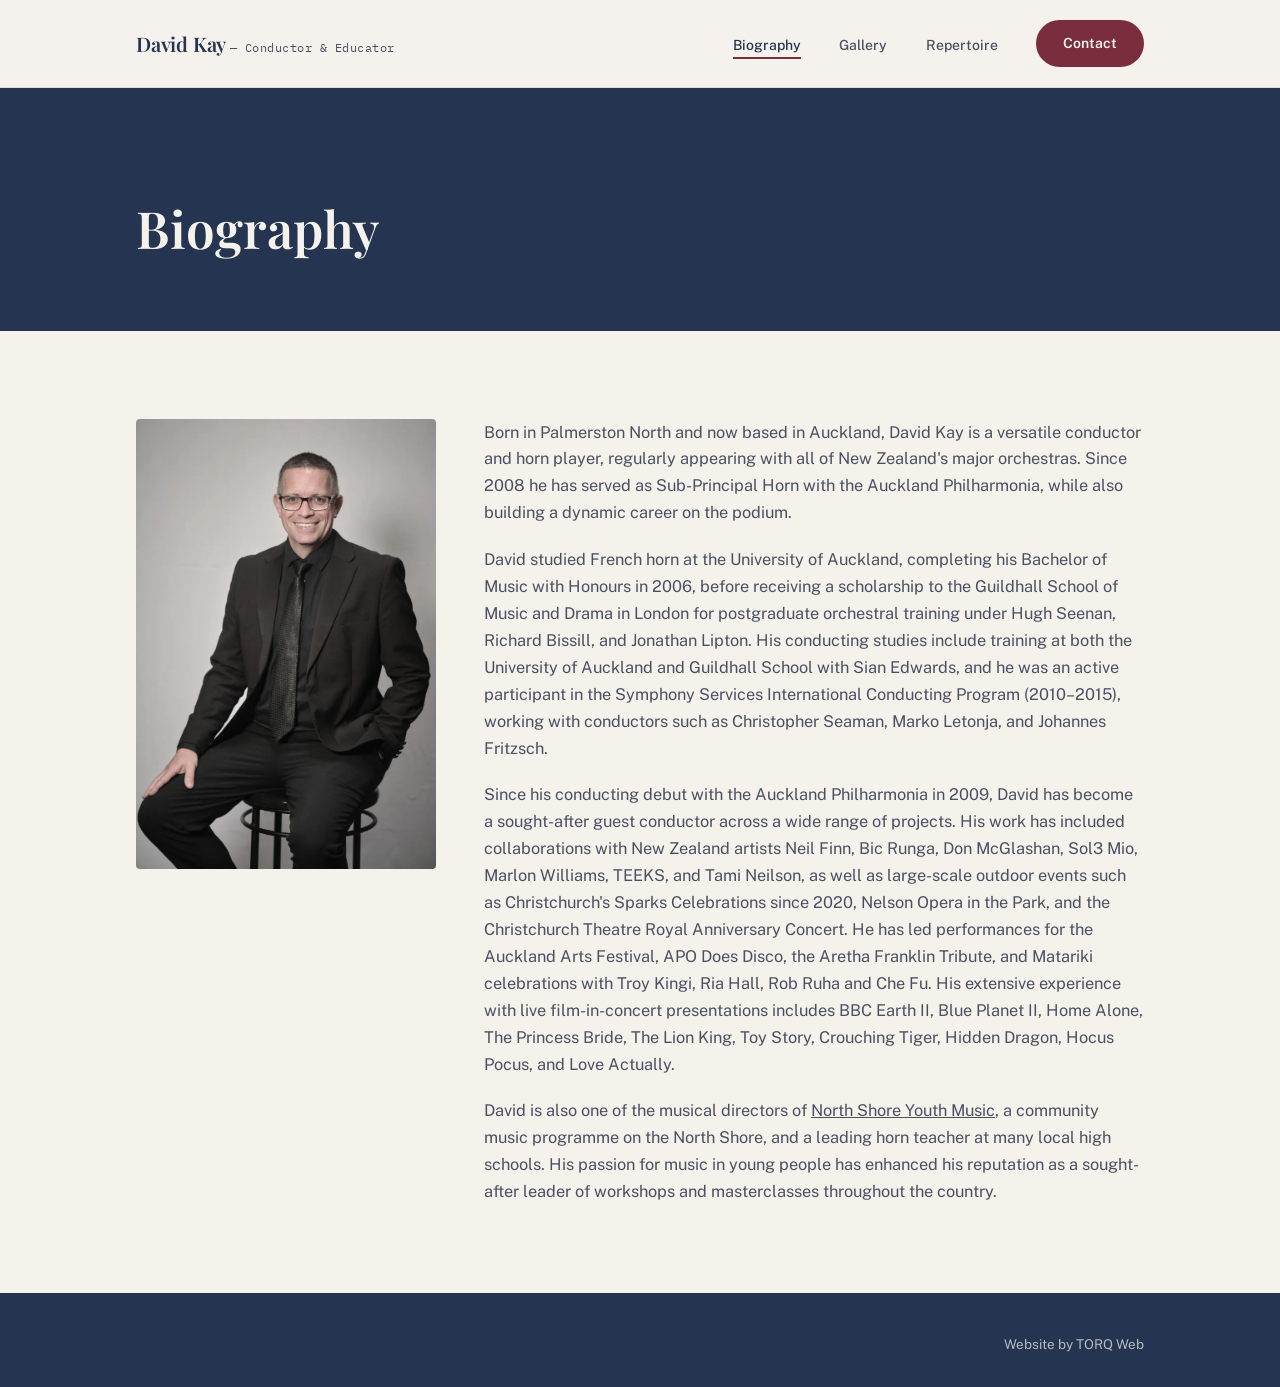
==== about.html @ 9f480bb6 "Replace gold accent with concert burgundy to avoid palette overlap The original davidkay.nz was pure" ====
<!DOCTYPE html>
<html lang="en">
<head>
<meta charset="UTF-8">
<meta name="viewport" content="width=device-width, initial-scale=1">
<title>Biography — David Kay</title>
<meta name="description" content="Discover the versatile career of David Kay, a conductor, musician, and educator in Auckland, featuring collaborations, performances, and community initiatives.">
<link rel="preconnect" href="https://fonts.googleapis.com">
<link rel="preconnect" href="https://fonts.gstatic.com" crossorigin>
<link rel="stylesheet" href="https://fonts.googleapis.com/css2?family=Playfair+Display:ital,wght@0,600;1,500&family=Public+Sans:wght@400;500;600&family=IBM+Plex+Mono:wght@400&display=swap">
<link rel="stylesheet" href="styles.css">
</head>
<body>

<header class="site-header">
  <nav class="nav">
    <a href="index.html" class="brand">David Kay <span class="brand-sub">&mdash; Conductor &amp; Educator</span></a>
    <button class="nav-toggle" aria-label="Toggle menu" aria-expanded="false">
      <span></span><span></span><span></span>
    </button>
    <ul class="nav-links">
      <li><a href="about.html" aria-current="page">Biography</a></li>
      <li><a href="media.html">Gallery</a></li>
      <li><a href="repertoire.html">Repertoire</a></li>
      <li><a href="contact.html" class="btn btn-accent">Contact</a></li>
    </ul>
  </nav>
</header>

<main>
<div class="page-hero" style="background-color:var(--ink);">
  <div class="wrap">
    <h1>Biography</h1>
  </div>
</div>

<section>
  <div class="wrap">
    <div class="bio-grid">
      <img src="images/bio-headshot.webp" alt="David Kay">
      <div class="prose desc-edit" id="bio-text">
        <p>Born in Palmerston North and now based in Auckland, David Kay is a versatile conductor and horn player, regularly appearing with all of New Zealand's major orchestras. Since 2008 he has served as Sub-Principal Horn with the Auckland Philharmonia, while also building a dynamic career on the podium.</p>
        <p>David studied French horn at the University of Auckland, completing his Bachelor of Music with Honours in 2006, before receiving a scholarship to the Guildhall School of Music and Drama in London for postgraduate orchestral training under Hugh Seenan, Richard Bissill, and Jonathan Lipton. His conducting studies include training at both the University of Auckland and Guildhall School with Sian Edwards, and he was an active participant in the Symphony Services International Conducting Program (2010&ndash;2015), working with conductors such as Christopher Seaman, Marko Letonja, and Johannes Fritzsch.</p>
        <p>Since his conducting debut with the Auckland Philharmonia in 2009, David has become a sought-after guest conductor across a wide range of projects. His work has included collaborations with New Zealand artists Neil Finn, Bic Runga, Don McGlashan, Sol3 Mio, Marlon Williams, TEEKS, and Tami Neilson, as well as large-scale outdoor events such as Christchurch's Sparks Celebrations since 2020, Nelson Opera in the Park, and the Christchurch Theatre Royal Anniversary Concert. He has led performances for the Auckland Arts Festival, APO Does Disco, the Aretha Franklin Tribute, and Matariki celebrations with Troy Kingi, Ria Hall, Rob Ruha and Che Fu. His extensive experience with live film-in-concert presentations includes BBC Earth II, Blue Planet II, Home Alone, The Princess Bride, The Lion King, Toy Story, Crouching Tiger, Hidden Dragon, Hocus Pocus, and Love Actually.</p>
        <p>David is also one of the musical directors of <a href="https://www.nsym.org.nz">North Shore Youth Music</a>, a community music programme on the North Shore, and a leading horn teacher at many local high schools. His passion for music in young people has enhanced his reputation as a sought-after leader of workshops and masterclasses throughout the country.</p>
      </div>
    </div>
  </div>
</section>
</main>

<footer class="site-footer">
  <div class="wrap footer-row">
    <span>Website by <a href="https://torqweb.nz">TORQ Web</a></span>
  </div>
</footer>

<script src="script.js"></script>
</body>
</html>
---- styles.css ----
:root {
  --ink: #253551;
  --ink-soft: #4A5062;
  --cream: #F5F2EC;
  --accent: #7A2E3D;
  --line: rgba(37, 53, 81, 0.13);
  --line-on-ink: rgba(245, 242, 236, 0.2);

  --display: 'Playfair Display', Georgia, serif;
  --body: 'Public Sans', -apple-system, sans-serif;
  --mono: 'IBM Plex Mono', ui-monospace, monospace;

  --max: 1120px;
}

* { box-sizing: border-box; }
html { scroll-behavior: smooth; }
@media (prefers-reduced-motion: reduce) {
  html { scroll-behavior: auto; }
  * { animation-duration: 0.01ms !important; transition-duration: 0.01ms !important; }
}

body {
  margin: 0;
  background: var(--cream);
  color: var(--ink);
  font-family: var(--body);
  font-size: 17px;
  line-height: 1.65;
  -webkit-font-smoothing: antialiased;
}
a { color: inherit; }
img { max-width: 100%; display: block; }

.wrap { max-width: var(--max); margin: 0 auto; padding: 0 clamp(20px, 5vw, 56px); }

/* Header / nav */
.site-header {
  position: sticky; top: 0; z-index: 20;
  background: rgba(245,242,236,0.93);
  backdrop-filter: blur(8px);
  border-bottom: 1px solid var(--line);
}
.nav {
  display: flex; align-items: center; justify-content: space-between;
  padding: 20px clamp(20px, 5vw, 56px);
  max-width: var(--max); margin: 0 auto;
}
.brand {
  font-family: var(--display); font-weight: 600; font-size: 20px;
  text-decoration: none; letter-spacing: -0.01em; color: var(--ink);
}
.brand-sub {
  font-family: var(--mono); font-weight: 400; font-size: 12px;
  letter-spacing: 0.04em; color: var(--ink-soft);
}
.nav-links { display: flex; gap: clamp(20px, 3vw, 40px); list-style: none; margin: 0; padding: 0; align-items: center; }
.nav-links a:not(.btn) {
  text-decoration: none; font-size: 14px; font-weight: 500; color: var(--ink-soft);
  position: relative; padding: 4px 0;
}
.nav-links a:hover, .nav-links a[aria-current="page"] { color: var(--ink); }
.nav-links a[aria-current="page"]::after {
  content: ""; position: absolute; left: 0; right: 0; bottom: -2px; height: 2px; background: var(--accent);
}
.btn {
  font-family: var(--body); font-weight: 600; font-size: 14px; text-decoration: none;
  padding: 11px 26px; border-radius: 999px; border: 1px solid transparent;
  display: inline-block; transition: transform 0.15s ease, box-shadow 0.15s ease;
}
.btn-accent { background: var(--accent); color: var(--cream); }
.btn-accent:hover { transform: translateY(-1px); box-shadow: 0 6px 16px rgba(122,46,61,0.35); }
.btn-outline { border-color: var(--line-on-ink); color: var(--cream); }
.btn-outline:hover { background: rgba(245,242,236,0.08); }

.nav-toggle { display: none; background: none; border: none; cursor: pointer; padding: 6px; }
.nav-toggle span { display: block; width: 22px; height: 2px; background: var(--ink); margin: 5px 0; }
@media (max-width: 780px) {
  .nav-toggle { display: block; }
  .nav-links {
    position: fixed; inset: 68px 0 auto 0; background: var(--cream);
    flex-direction: column; align-items: flex-start;
    padding: 20px clamp(20px, 5vw, 56px) 28px; border-bottom: 1px solid var(--line);
    display: none; gap: 18px;
  }
  .nav-links.open { display: flex; }
}

/* Hero */
.hero {
  background-color: var(--ink); background-size: cover; background-position: 75% 30%; background-repeat: no-repeat;
  color: var(--cream); position: relative;
  padding: clamp(64px, 11vw, 120px) 0 clamp(48px, 8vw, 84px);
}
.hero::before {
  content: ""; position: absolute; inset: 0;
  background: linear-gradient(100deg, rgba(37,53,81,0.95) 0%, rgba(37,53,81,0.85) 30%, rgba(37,53,81,0.35) 60%, rgba(37,53,81,0.05) 85%);
}
.hero .wrap { position: relative; z-index: 1; }
.hero h1 {
  font-family: var(--display); font-weight: 600; font-size: clamp(2.6rem, 6.4vw, 4.4rem);
  line-height: 1.05; letter-spacing: -0.01em; margin: 18px 0 0; max-width: 12ch;
}
.hero .role {
  font-family: var(--mono); font-size: 13px; letter-spacing: 0.1em; text-transform: uppercase;
  color: rgba(245,242,236,0.7); margin: 14px 0 0;
}
.quote {
  font-family: var(--display); font-style: italic; font-weight: 500; font-size: clamp(1.05rem, 2vw, 1.3rem);
  line-height: 1.5; max-width: 40ch; color: rgba(245,242,236,0.92); margin: 32px 0 0;
  border-left: 2px solid var(--accent); padding-left: 20px;
}
.quote cite {
  display: block; font-family: var(--mono); font-style: normal; font-size: 11.5px;
  letter-spacing: 0.08em; text-transform: uppercase; color: rgba(245,242,236,0.6); margin-top: 10px;
}
.hero-actions { display: flex; gap: 14px; flex-wrap: wrap; margin-top: 34px; }

/* Page hero (inner pages) */
.page-hero {
  background-color: var(--ink); background-size: cover; background-position: center 22%; background-repeat: no-repeat;
  color: var(--cream); padding: clamp(48px, 9vw, 84px) 0 clamp(40px, 6vw, 60px); position: relative;
}
.page-hero::before {
  content: ""; position: absolute; inset: 0;
  background: linear-gradient(115deg, rgba(37,53,81,0.85) 0%, rgba(37,53,81,0.55) 45%, rgba(37,53,81,0.2) 72%), linear-gradient(180deg, rgba(37,53,81,0.5), rgba(37,53,81,0.88) 78%, var(--ink) 100%);
}
.page-hero .wrap { position: relative; z-index: 1; }
.page-hero h1 { font-family: var(--display); font-weight: 600; font-size: clamp(2.2rem, 5.4vw, 3.2rem); margin: 14px 0 0; }
.page-hero p { color: rgba(245,242,236,0.82); max-width: 56ch; margin-top: 16px; font-size: 1.05rem; }

/* Sections */
section { padding: clamp(52px, 8vw, 88px) 0; }
section + section { border-top: 1px solid var(--line); }
.section-tight-top { padding-top: clamp(28px, 4vw, 44px); }
.section-head { margin-bottom: 40px; max-width: 62ch; }
.section-head h2 {
  font-family: var(--display); font-weight: 600; font-size: clamp(1.7rem, 3.3vw, 2.4rem);
  margin: 14px 0 0; letter-spacing: -0.01em;
}
.section-head p { color: var(--ink-soft); margin-top: 12px; font-size: 1.05rem; }
.prose { max-width: 70ch; }
.prose p { margin: 0 0 20px; color: var(--ink-soft); font-size: 1.02rem; }
.prose p:last-child { margin-bottom: 0; }

/* Bio layout */
.bio-grid { display: grid; grid-template-columns: 300px 1fr; gap: 48px; align-items: start; }
@media (max-width: 780px) { .bio-grid { grid-template-columns: 1fr; } }
.bio-grid img { border-radius: 4px; width: 100%; }

/* Photo grid (Media page) */
.grid-photos { display: grid; grid-template-columns: repeat(3, 1fr); gap: 12px; }
.photo-tile {
  position: relative; display: block; overflow: hidden; border: 0; padding: 0; margin: 0;
  background: none; border-radius: 3px; cursor: pointer; width: 100%;
  opacity: 0; transform: translateY(28px); transition: opacity 0.6s ease, transform 0.6s ease, box-shadow 0.2s ease;
}
.photo-tile.is-visible { opacity: 1; transform: translateY(0); }
.photo-tile img { width: 100%; height: 260px; object-fit: cover; object-position: center 25%; border-radius: 3px; display: block; transition: transform 0.4s ease; }
.photo-tile:hover img, .photo-tile:focus-visible img { transform: scale(1.06); }
.photo-tile:focus-visible { outline: 2px solid var(--accent); outline-offset: 2px; }
@media (max-width: 860px) {
  .grid-photos { grid-template-columns: repeat(2, 1fr); }
  .photo-tile img { height: 200px; }
}
.photo-credit { font-family: var(--mono); font-size: 12px; color: var(--ink-soft); margin-top: 18px; }
.photo-credit a { text-decoration: underline; }

/* Lightbox (Media page) */
.lightbox {
  display: none;
  position: fixed; inset: 0; z-index: 1000;
  background: rgba(20, 26, 38, 0.94);
  align-items: center; justify-content: center;
  padding: 40px;
}
.lightbox.open { display: flex; flex-direction: column; }
.lightbox-img { max-width: 90vw; max-height: 78vh; width: auto; height: auto; object-fit: contain; border-radius: 3px; box-shadow: 0 20px 60px rgba(0,0,0,0.5); }
.lightbox-caption { color: var(--cream); font-family: var(--mono); font-size: 13px; text-align: center; margin: 16px 0 0; }
.lightbox-close, .lightbox-nav {
  position: absolute; background: none; border: 0; color: var(--cream);
  cursor: pointer; line-height: 1; transition: color 0.2s ease;
}
.lightbox-close:hover, .lightbox-nav:hover { color: var(--accent); }
.lightbox-close { top: 20px; right: 24px; font-size: 36px; }
.lightbox-nav { top: 50%; transform: translateY(-50%); font-size: 48px; padding: 8px 14px; }
.lightbox-prev { left: 8px; }
.lightbox-next { right: 8px; }
@media (max-width: 640px) {
  .lightbox { padding: 20px; }
  .lightbox-nav { font-size: 36px; }
  .lightbox-close { top: 10px; right: 14px; }
}

/* Repertoire */
.rep-grid { display: grid; grid-template-columns: repeat(auto-fit, minmax(260px, 1fr)); gap: 32px; }
.rep-card { background: #fff; border: 1px solid var(--line); border-radius: 6px; padding: 28px; }
.rep-card h2 {
  font-family: var(--display); font-weight: 600; font-size: 1.25rem; margin: 0 0 18px;
  padding-bottom: 14px; border-bottom: 1px solid var(--line);
}
.rep-year { margin-bottom: 14px; }
.rep-year:last-child { margin-bottom: 0; }
.rep-year .y {
  font-family: var(--mono); font-size: 12px; color: var(--accent); letter-spacing: 0.05em; display: block; margin-bottom: 4px;
}
.rep-year .items { font-size: 0.95rem; color: var(--ink-soft); line-height: 1.7; }

@media (min-width: 1024px) {
  .rep-grid { grid-template-columns: repeat(4, 1fr); gap: 20px; }
  .rep-card { padding: 20px; }
  .rep-card h2 { font-size: 1.05rem; margin-bottom: 14px; padding-bottom: 12px; }
  .rep-year { margin-bottom: 12px; }
  .rep-year .y { font-size: 11px; }
  .rep-year .items { font-size: 0.85rem; line-height: 1.55; }
}

/* Contact */
.btn-lg { padding: 15px 36px; font-size: 15px; margin-bottom: 8px; }
.detail-list { list-style: none; margin: 32px 0 0; padding: 0; }
.detail-list li { display: flex; gap: 14px; padding: 16px 0; border-top: 1px solid var(--line); font-size: 1.02rem; }
.detail-list li:last-child { border-bottom: 1px solid var(--line); }
.detail-list .k {
  font-family: var(--mono); font-size: 12px; letter-spacing: 0.08em; text-transform: uppercase;
  color: var(--accent); width: 110px; flex-shrink: 0; padding-top: 3px;
}
.detail-list a { text-decoration: underline; text-decoration-color: var(--line); }

/* Footer */
.site-footer { background: var(--ink); color: rgba(245,242,236,0.7); padding: 40px 0 32px; }
.footer-row { display: flex; justify-content: flex-end; align-items: center; flex-wrap: wrap; gap: 16px; font-size: 13.5px; }
.footer-row a { text-decoration: none; color: rgba(245,242,236,0.7); }
.footer-row a:hover { color: var(--cream); }
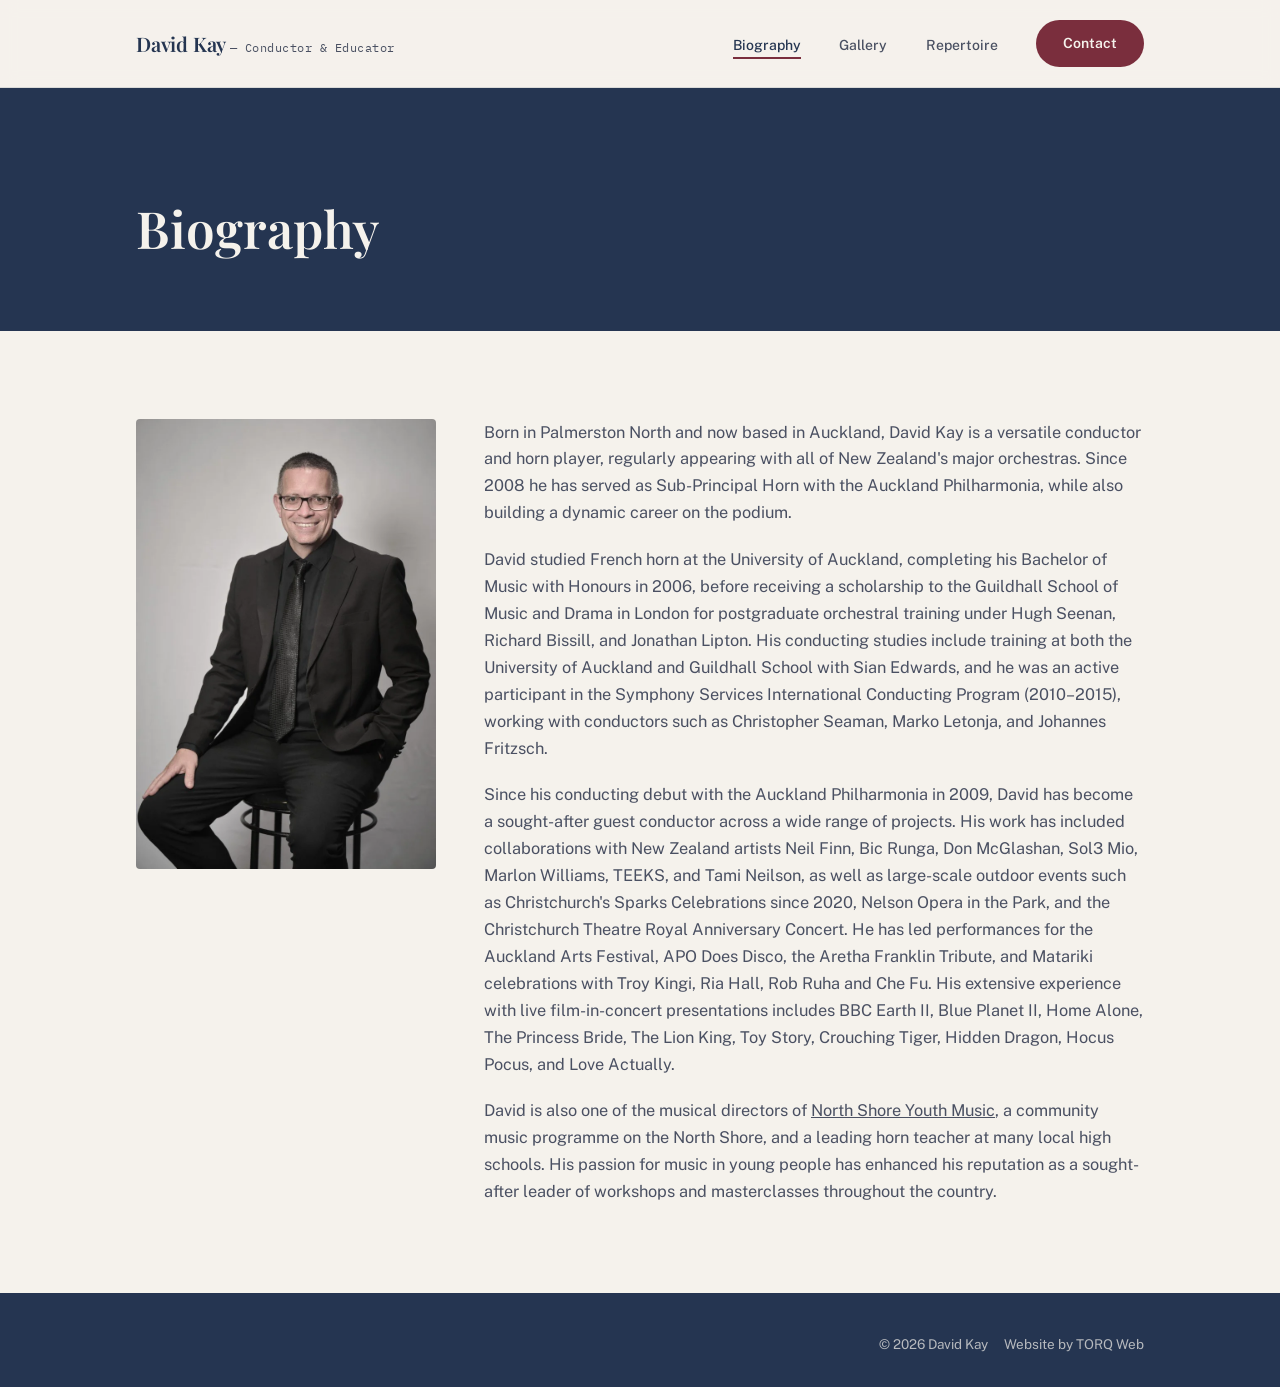
==== commit 67003f37: "Remove contact banner photo, fix nav button text-color bug, add copyright - Contact page banner: dro" ====
--- a/about.html
+++ b/about.html
@@ -51,6 +51,7 @@
 
 <footer class="site-footer">
   <div class="wrap footer-row">
+    <span>&copy; <span id="copyright-year"></span> David Kay</span>
     <span>Website by <a href="https://torqweb.nz">TORQ Web</a></span>
   </div>
 </footer>
--- a/styles.css
+++ b/styles.css
@@ -59,8 +59,8 @@
   text-decoration: none; font-size: 14px; font-weight: 500; color: var(--ink-soft);
   position: relative; padding: 4px 0;
 }
-.nav-links a:hover, .nav-links a[aria-current="page"] { color: var(--ink); }
-.nav-links a[aria-current="page"]::after {
+.nav-links a:not(.btn):hover, .nav-links a:not(.btn)[aria-current="page"] { color: var(--ink); }
+.nav-links a:not(.btn)[aria-current="page"]::after {
   content: ""; position: absolute; left: 0; right: 0; bottom: -2px; height: 2px; background: var(--accent);
 }
 .btn {
@@ -128,7 +128,6 @@
 .page-hero .wrap { position: relative; z-index: 1; }
 .page-hero h1 { font-family: var(--display); font-weight: 600; font-size: clamp(2.2rem, 5.4vw, 3.2rem); margin: 14px 0 0; }
 .page-hero p { color: rgba(245,242,236,0.82); max-width: 56ch; margin-top: 16px; font-size: 1.05rem; }
-
 /* Sections */
 section { padding: clamp(52px, 8vw, 88px) 0; }
 section + section { border-top: 1px solid var(--line); }
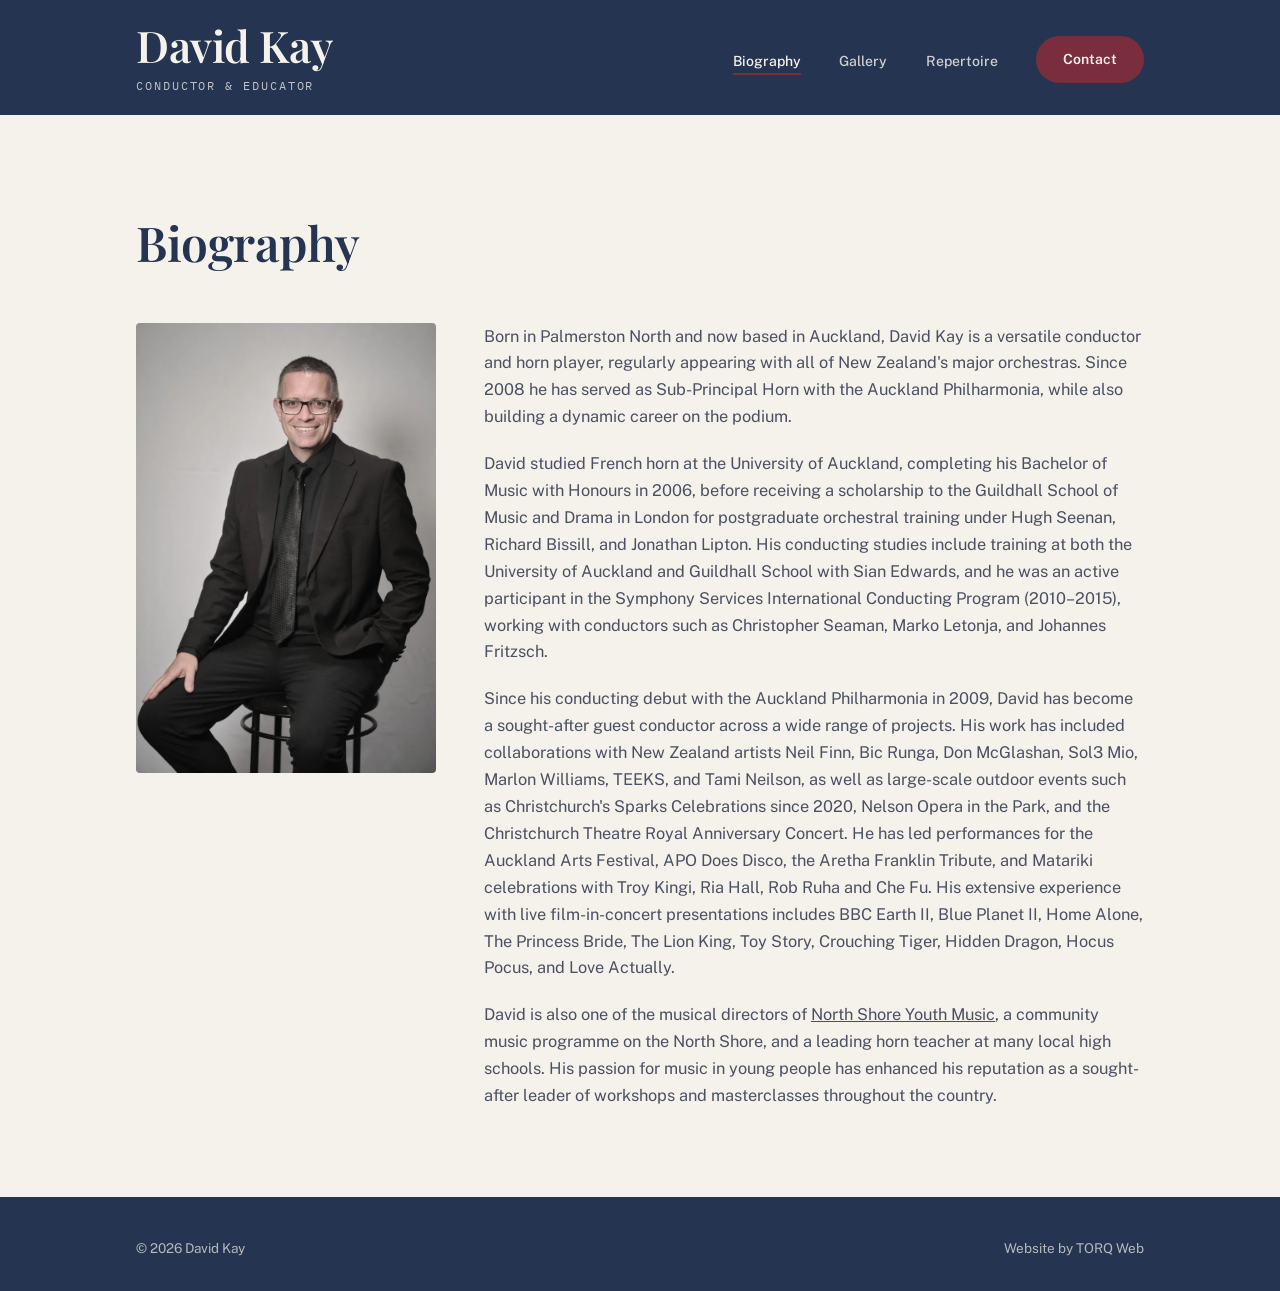
==== commit 7747085d: "Extend the big-name header to every page, remove page-hero banners - The large "David Kay / Conducto" ====
--- a/about.html
+++ b/about.html
@@ -14,7 +14,10 @@
 
 <header class="site-header">
   <nav class="nav">
-    <a href="index.html" class="brand">David Kay <span class="brand-sub">&mdash; Conductor &amp; Educator</span></a>
+    <a href="index.html" class="brand-block">
+      <span class="brand-name">David Kay</span>
+      <span class="brand-tagline">Conductor &amp; Educator</span>
+    </a>
     <button class="nav-toggle" aria-label="Toggle menu" aria-expanded="false">
       <span></span><span></span><span></span>
     </button>
@@ -28,14 +31,9 @@
 </header>
 
 <main>
-<div class="page-hero" style="background-color:var(--ink);">
-  <div class="wrap">
-    <h1>Biography</h1>
-  </div>
-</div>
-
 <section>
   <div class="wrap">
+    <h1 class="page-title">Biography</h1>
     <div class="bio-grid">
       <img src="images/bio-headshot.webp" alt="David Kay">
       <div class="prose desc-edit" id="bio-text">
--- a/styles.css
+++ b/styles.css
@@ -34,32 +34,33 @@
 
 .wrap { max-width: var(--max); margin: 0 auto; padding: 0 clamp(20px, 5vw, 56px); }
 
-/* Header / nav */
+/* Header / nav — big name treatment, shared by every page */
 .site-header {
   position: sticky; top: 0; z-index: 20;
-  background: rgba(245,242,236,0.93);
-  backdrop-filter: blur(8px);
-  border-bottom: 1px solid var(--line);
+  background: var(--ink);
+  padding-bottom: 20px;
 }
 .nav {
   display: flex; align-items: center; justify-content: space-between;
-  padding: 20px clamp(20px, 5vw, 56px);
+  padding: 24px clamp(20px, 5vw, 56px) 0;
   max-width: var(--max); margin: 0 auto;
 }
-.brand {
-  font-family: var(--display); font-weight: 600; font-size: 20px;
-  text-decoration: none; letter-spacing: -0.01em; color: var(--ink);
-}
-.brand-sub {
-  font-family: var(--mono); font-weight: 400; font-size: 12px;
-  letter-spacing: 0.04em; color: var(--ink-soft);
+.brand-block { text-decoration: none; display: block; }
+.brand-name {
+  font-family: var(--display); font-weight: 600; color: var(--cream);
+  font-size: clamp(1.9rem, 3.4vw, 2.8rem); letter-spacing: -0.01em; line-height: 1;
+  display: block; margin: 0;
+}
+.brand-tagline {
+  font-family: var(--mono); font-size: 12px; letter-spacing: 0.16em; text-transform: uppercase;
+  color: rgba(245,242,236,0.75); display: block; margin: 8px 0 0;
 }
 .nav-links { display: flex; gap: clamp(20px, 3vw, 40px); list-style: none; margin: 0; padding: 0; align-items: center; }
 .nav-links a:not(.btn) {
-  text-decoration: none; font-size: 14px; font-weight: 500; color: var(--ink-soft);
+  text-decoration: none; font-size: 14px; font-weight: 500; color: rgba(245,242,236,0.82);
   position: relative; padding: 4px 0;
 }
-.nav-links a:not(.btn):hover, .nav-links a:not(.btn)[aria-current="page"] { color: var(--ink); }
+.nav-links a:not(.btn):hover, .nav-links a:not(.btn)[aria-current="page"] { color: var(--cream); }
 .nav-links a:not(.btn)[aria-current="page"]::after {
   content: ""; position: absolute; left: 0; right: 0; bottom: -2px; height: 2px; background: var(--accent);
 }
@@ -70,68 +71,69 @@
 }
 .btn-accent { background: var(--accent); color: var(--cream); }
 .btn-accent:hover { transform: translateY(-1px); box-shadow: 0 6px 16px rgba(122,46,61,0.35); }
-.btn-outline { border-color: var(--line-on-ink); color: var(--cream); }
-.btn-outline:hover { background: rgba(245,242,236,0.08); }
 
 .nav-toggle { display: none; background: none; border: none; cursor: pointer; padding: 6px; }
-.nav-toggle span { display: block; width: 22px; height: 2px; background: var(--ink); margin: 5px 0; }
+.nav-toggle span { display: block; width: 22px; height: 2px; background: var(--cream); margin: 5px 0; }
 @media (max-width: 780px) {
   .nav-toggle { display: block; }
   .nav-links {
-    position: fixed; inset: 68px 0 auto 0; background: var(--cream);
+    position: fixed; inset: 96px 0 auto 0; background: var(--cream);
     flex-direction: column; align-items: flex-start;
     padding: 20px clamp(20px, 5vw, 56px) 28px; border-bottom: 1px solid var(--line);
     display: none; gap: 18px;
   }
   .nav-links.open { display: flex; }
-}
-
-/* Hero */
+  .nav-links.open a:not(.btn) { color: var(--ink-soft); }
+  .nav-links.open a:not(.btn):hover, .nav-links.open a:not(.btn)[aria-current="page"] { color: var(--ink); }
+}
+
+/* Homepage header only: absolute-positioned, blends into the hero photo below */
+.site-header--home {
+  position: absolute; top: 0; left: 0; right: 0; z-index: 10;
+  background: linear-gradient(180deg, rgba(37,53,81,0.95) 0%, rgba(37,53,81,0.75) 75%, rgba(37,53,81,0) 100%);
+  padding-bottom: 0;
+}
+.site-header--home .nav { padding-top: 28px; padding-bottom: 48px; }
+@media (max-width: 780px) {
+  .site-header--home .nav { padding-bottom: 20px; }
+}
+
+/* In-content page title (replaces the old page-hero banner) */
+.page-title {
+  font-family: var(--display); font-weight: 600; color: var(--ink);
+  font-size: clamp(2rem, 4.5vw, 3rem); letter-spacing: -0.01em; margin: 0 0 40px;
+}
+.page-subtitle { color: var(--ink-soft); margin: -24px 0 40px; font-size: 1.05rem; max-width: 56ch; }
+
+/* Hero: full-bleed photo only, no text overlay */
 .hero {
-  background-color: var(--ink); background-size: cover; background-position: 75% 30%; background-repeat: no-repeat;
-  color: var(--cream); position: relative;
-  padding: clamp(64px, 11vw, 120px) 0 clamp(48px, 8vw, 84px);
-}
-.hero::before {
-  content: ""; position: absolute; inset: 0;
-  background: linear-gradient(100deg, rgba(37,53,81,0.95) 0%, rgba(37,53,81,0.85) 30%, rgba(37,53,81,0.35) 60%, rgba(37,53,81,0.05) 85%);
-}
-.hero .wrap { position: relative; z-index: 1; }
-.hero h1 {
-  font-family: var(--display); font-weight: 600; font-size: clamp(2.6rem, 6.4vw, 4.4rem);
-  line-height: 1.05; letter-spacing: -0.01em; margin: 18px 0 0; max-width: 12ch;
-}
-.hero .role {
-  font-family: var(--mono); font-size: 13px; letter-spacing: 0.1em; text-transform: uppercase;
-  color: rgba(245,242,236,0.7); margin: 14px 0 0;
-}
-.quote {
-  font-family: var(--display); font-style: italic; font-weight: 500; font-size: clamp(1.05rem, 2vw, 1.3rem);
-  line-height: 1.5; max-width: 40ch; color: rgba(245,242,236,0.92); margin: 32px 0 0;
-  border-left: 2px solid var(--accent); padding-left: 20px;
-}
-.quote cite {
-  display: block; font-family: var(--mono); font-style: normal; font-size: 11.5px;
-  letter-spacing: 0.08em; text-transform: uppercase; color: rgba(245,242,236,0.6); margin-top: 10px;
-}
-.hero-actions { display: flex; gap: 14px; flex-wrap: wrap; margin-top: 34px; }
-
-/* Page hero (inner pages) */
-.page-hero {
-  background-color: var(--ink); background-size: cover; background-position: center 22%; background-repeat: no-repeat;
-  color: var(--cream); padding: clamp(48px, 9vw, 84px) 0 clamp(40px, 6vw, 60px); position: relative;
-}
-.page-hero::before {
-  content: ""; position: absolute; inset: 0;
-  background: linear-gradient(115deg, rgba(37,53,81,0.85) 0%, rgba(37,53,81,0.55) 45%, rgba(37,53,81,0.2) 72%), linear-gradient(180deg, rgba(37,53,81,0.5), rgba(37,53,81,0.88) 78%, var(--ink) 100%);
-}
-.page-hero .wrap { position: relative; z-index: 1; }
-.page-hero h1 { font-family: var(--display); font-weight: 600; font-size: clamp(2.2rem, 5.4vw, 3.2rem); margin: 14px 0 0; }
-.page-hero p { color: rgba(245,242,236,0.82); max-width: 56ch; margin-top: 16px; font-size: 1.05rem; }
+  background-color: var(--ink); background-size: cover; background-position: 75% 18%; background-repeat: no-repeat;
+  min-height: 96vh;
+}
+@media (max-width: 780px) {
+  .hero { min-height: 62vh; }
+}
+
+/* Testimonial (below the fold) */
+.testimonial-grid { display: grid; grid-template-columns: 1fr 1fr; gap: 56px; align-items: center; }
+.testimonial-quote {
+  font-family: var(--display); font-style: italic; font-weight: 500; font-size: clamp(1.2rem, 2.4vw, 1.6rem);
+  line-height: 1.5; color: var(--ink); margin: 0;
+  border-left: 2px solid var(--accent); padding-left: 24px;
+}
+.testimonial-quote cite {
+  display: block; font-family: var(--mono); font-style: normal; font-size: 12px;
+  letter-spacing: 0.08em; text-transform: uppercase; color: var(--ink-soft); margin-top: 14px;
+}
+.testimonial-image img { width: 100%; border-radius: 4px; display: block; }
+@media (max-width: 860px) {
+  .testimonial-grid { grid-template-columns: 1fr; gap: 32px; }
+  .testimonial-image { order: -1; }
+}
+
 /* Sections */
 section { padding: clamp(52px, 8vw, 88px) 0; }
 section + section { border-top: 1px solid var(--line); }
-.section-tight-top { padding-top: clamp(28px, 4vw, 44px); }
 .section-head { margin-bottom: 40px; max-width: 62ch; }
 .section-head h2 {
   font-family: var(--display); font-weight: 600; font-size: clamp(1.7rem, 3.3vw, 2.4rem);
@@ -227,6 +229,6 @@
 
 /* Footer */
 .site-footer { background: var(--ink); color: rgba(245,242,236,0.7); padding: 40px 0 32px; }
-.footer-row { display: flex; justify-content: flex-end; align-items: center; flex-wrap: wrap; gap: 16px; font-size: 13.5px; }
+.footer-row { display: flex; justify-content: space-between; align-items: center; flex-wrap: wrap; gap: 16px; font-size: 13.5px; }
 .footer-row a { text-decoration: none; color: rgba(245,242,236,0.7); }
 .footer-row a:hover { color: var(--cream); }
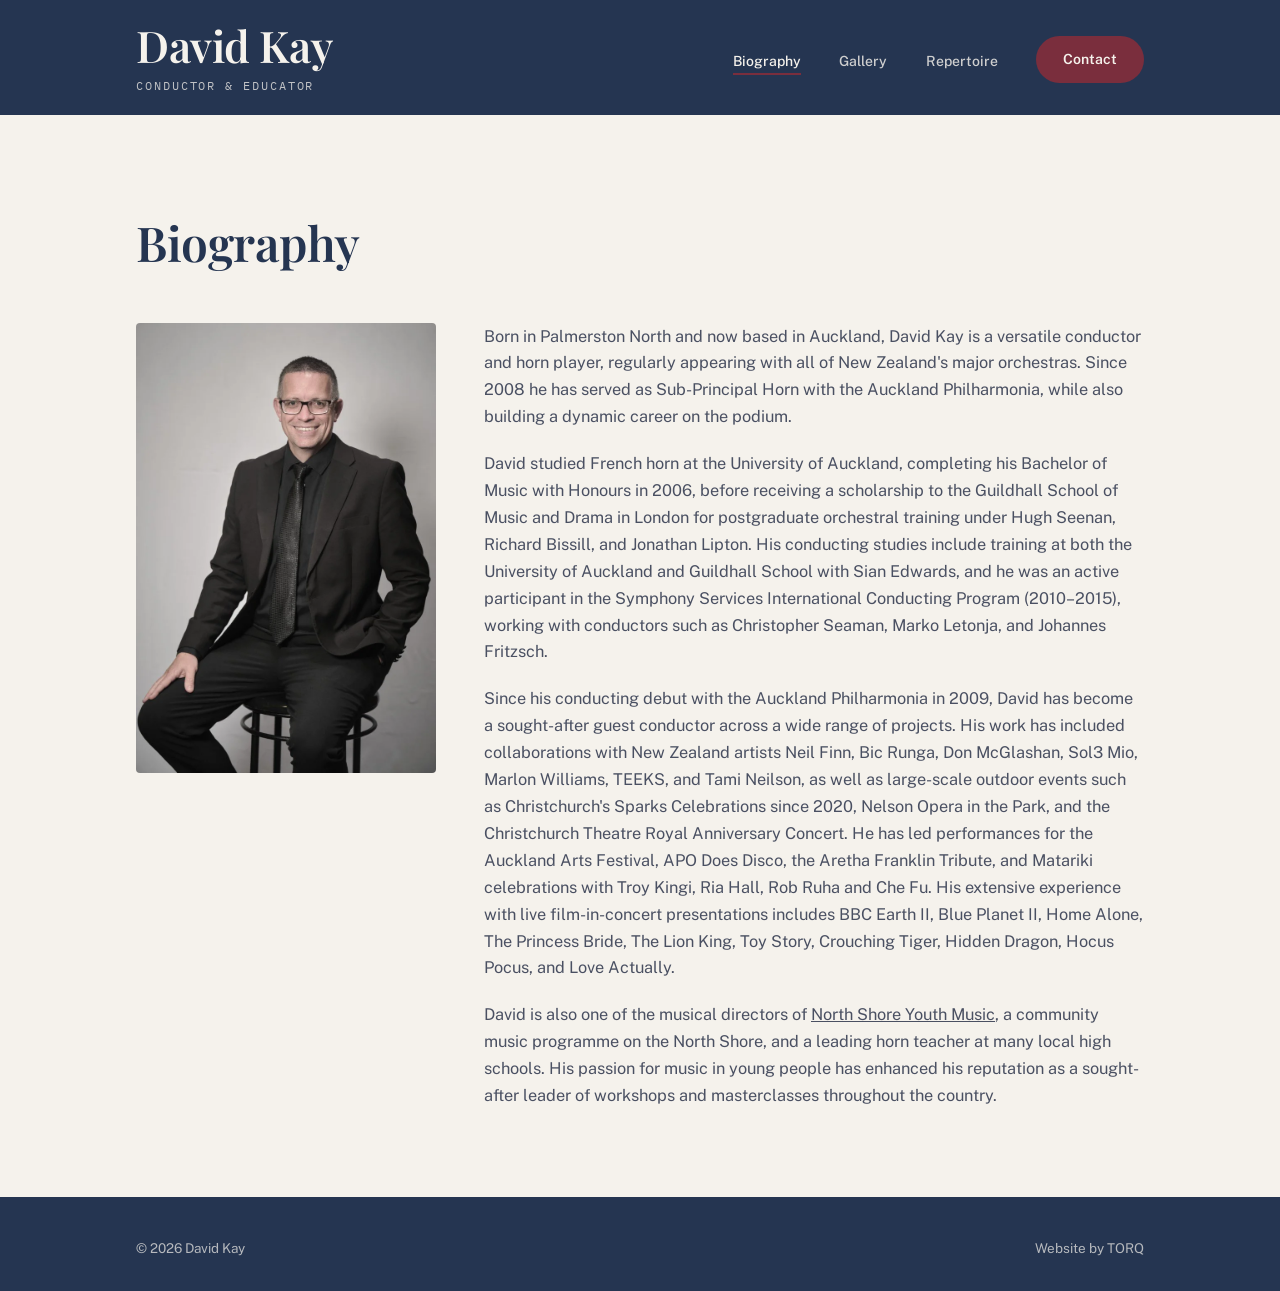
==== commit 0acfb7f2: "Footer credit: "Website by TORQ" instead of "TORQ Web" Co-Authored-By: Claude Sonnet 5 <noreply@anth" ====
--- a/about.html
+++ b/about.html
@@ -7,7 +7,7 @@
 <meta name="description" content="Discover the versatile career of David Kay, a conductor, musician, and educator in Auckland, featuring collaborations, performances, and community initiatives.">
 <link rel="preconnect" href="https://fonts.googleapis.com">
 <link rel="preconnect" href="https://fonts.gstatic.com" crossorigin>
-<link rel="stylesheet" href="https://fonts.googleapis.com/css2?family=Playfair+Display:ital,wght@0,600;1,500&family=Public+Sans:wght@400;500;600&family=IBM+Plex+Mono:wght@400&display=swap">
+<link rel="stylesheet" href="https://fonts.googleapis.com/css2?family=Playfair+Display:wght@600&family=Public+Sans:wght@400;500;600&family=IBM+Plex+Mono:wght@400&display=swap">
 <link rel="stylesheet" href="styles.css">
 </head>
 <body>
@@ -50,7 +50,7 @@
 <footer class="site-footer">
   <div class="wrap footer-row">
     <span>&copy; <span id="copyright-year"></span> David Kay</span>
-    <span>Website by <a href="https://torqweb.nz">TORQ Web</a></span>
+    <span>Website by <a href="https://torqweb.nz">TORQ</a></span>
   </div>
 </footer>
 
--- a/styles.css
+++ b/styles.css
@@ -105,19 +105,32 @@
 }
 .page-subtitle { color: var(--ink-soft); margin: -24px 0 40px; font-size: 1.05rem; max-width: 56ch; }
 
-/* Hero: full-bleed photo only, no text overlay */
+/* Hero: full-bleed photo, with a quote band across the bottom */
 .hero {
   background-color: var(--ink); background-size: cover; background-position: 75% 18%; background-repeat: no-repeat;
-  min-height: 96vh;
+  min-height: 96vh; position: relative;
 }
 @media (max-width: 780px) {
   .hero { min-height: 62vh; }
+}
+.hero-quote-band {
+  position: absolute; left: 0; right: 0; bottom: 0; z-index: 2;
+  background: linear-gradient(0deg, rgba(37,53,81,0.92) 0%, rgba(37,53,81,0.65) 65%, rgba(37,53,81,0) 100%);
+  padding: 72px clamp(20px, 5vw, 56px) 32px; margin: 0; text-align: center;
+}
+.hero-quote-band {
+  font-family: var(--display); font-weight: 600; color: var(--cream);
+  font-size: clamp(1.1rem, 2.2vw, 1.5rem); line-height: 1.5;
+}
+.hero-quote-band cite {
+  display: block; font-family: var(--mono); font-style: normal; font-size: 12px;
+  letter-spacing: 0.08em; text-transform: uppercase; color: rgba(245,242,236,0.7); margin-top: 14px;
 }
 
 /* Testimonial (below the fold) */
 .testimonial-grid { display: grid; grid-template-columns: 1fr 1fr; gap: 56px; align-items: center; }
 .testimonial-quote {
-  font-family: var(--display); font-style: italic; font-weight: 500; font-size: clamp(1.2rem, 2.4vw, 1.6rem);
+  font-family: var(--display); font-weight: 600; font-size: clamp(1.2rem, 2.4vw, 1.6rem);
   line-height: 1.5; color: var(--ink); margin: 0;
   border-left: 2px solid var(--accent); padding-left: 24px;
 }
@@ -129,6 +142,18 @@
 @media (max-width: 860px) {
   .testimonial-grid { grid-template-columns: 1fr; gap: 32px; }
   .testimonial-image { order: -1; }
+}
+
+/* Contact: details beside the photo, whole section kept above the fold */
+.section-tight { padding: clamp(32px, 5vw, 56px) 0; }
+.contact-grid { display: grid; grid-template-columns: 1fr 1fr; gap: 56px; align-items: center; }
+.contact-photo img {
+  width: 100%; height: clamp(320px, 64vh, 640px); object-fit: cover; object-position: center 55%;
+  border-radius: 4px; display: block;
+}
+@media (max-width: 860px) {
+  .contact-grid { grid-template-columns: 1fr; gap: 32px; }
+  .contact-photo img { height: clamp(300px, 54vh, 540px); }
 }
 
 /* Sections */
@@ -206,6 +231,8 @@
   font-family: var(--mono); font-size: 12px; color: var(--accent); letter-spacing: 0.05em; display: block; margin-bottom: 4px;
 }
 .rep-year .items { font-size: 0.95rem; color: var(--ink-soft); line-height: 1.7; }
+.rep-year .items a { text-decoration: underline; text-decoration-color: var(--line); }
+.rep-year .items a:hover { color: var(--ink); }
 
 @media (min-width: 1024px) {
   .rep-grid { grid-template-columns: repeat(4, 1fr); gap: 20px; }
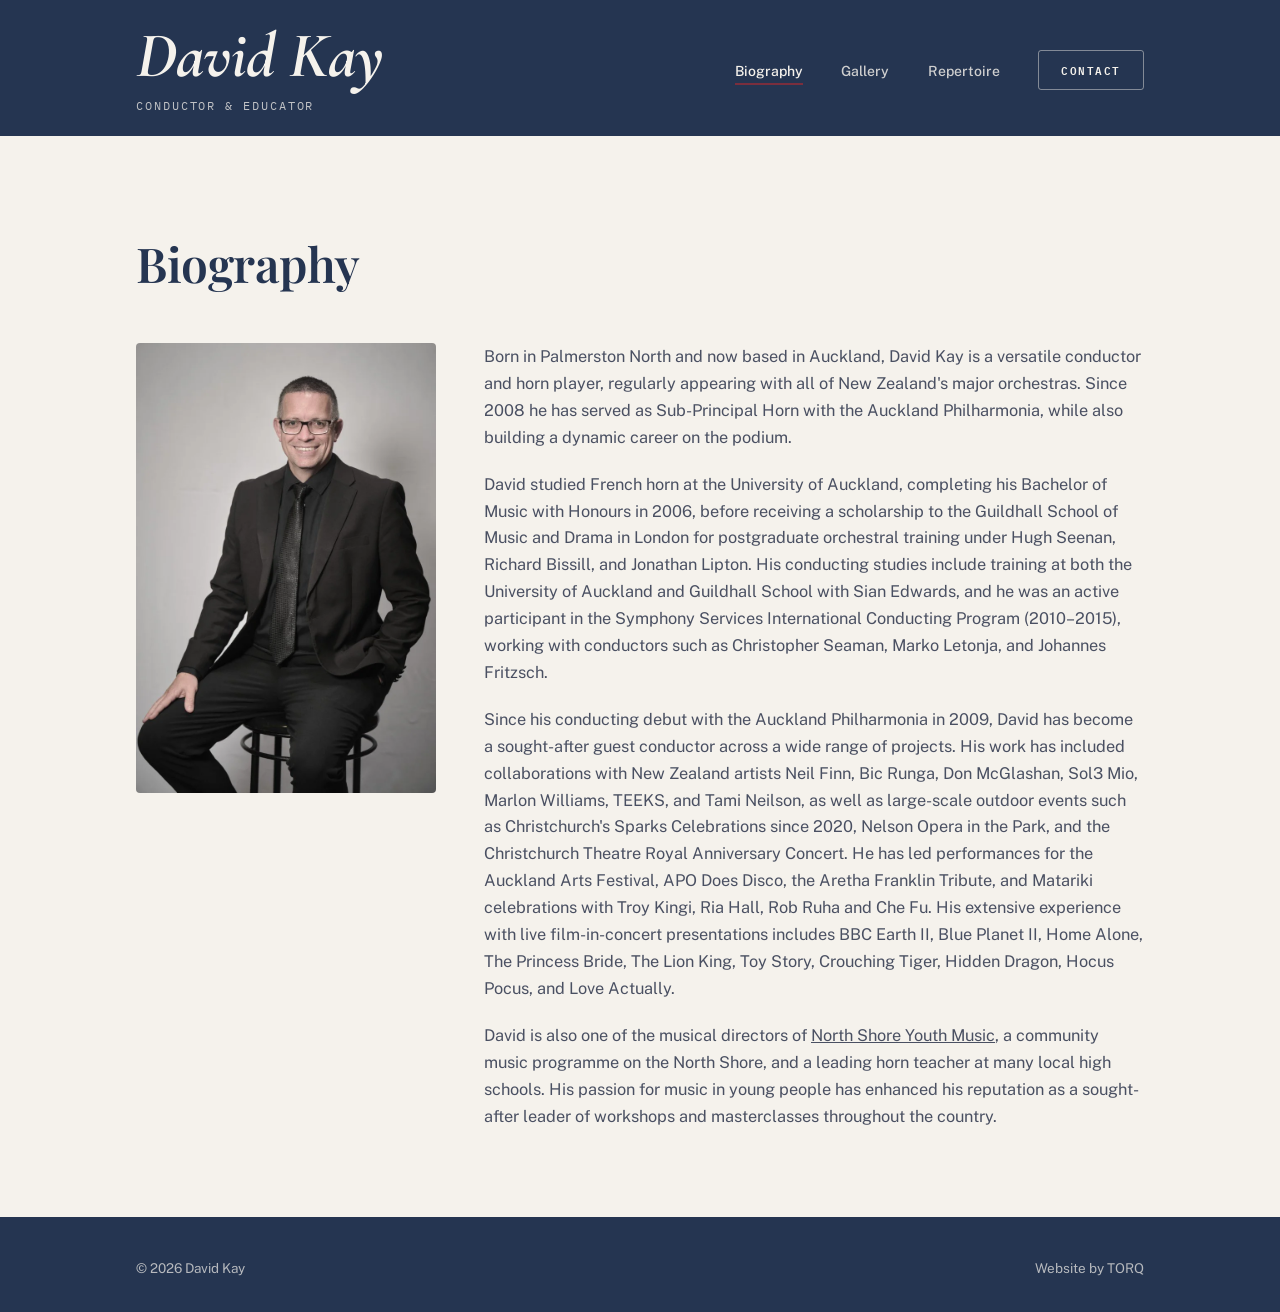
==== commit 8bce5076: "Larger, more formal header name; distinctive Contact button; homepage CTAs - Brand name: bigger, and" ====
--- a/about.html
+++ b/about.html
@@ -7,7 +7,7 @@
 <meta name="description" content="Discover the versatile career of David Kay, a conductor, musician, and educator in Auckland, featuring collaborations, performances, and community initiatives.">
 <link rel="preconnect" href="https://fonts.googleapis.com">
 <link rel="preconnect" href="https://fonts.gstatic.com" crossorigin>
-<link rel="stylesheet" href="https://fonts.googleapis.com/css2?family=Playfair+Display:wght@600&family=Public+Sans:wght@400;500;600&family=IBM+Plex+Mono:wght@400&display=swap">
+<link rel="stylesheet" href="https://fonts.googleapis.com/css2?family=Cormorant+Garamond:wght@600;700&family=Playfair+Display:wght@600&family=Public+Sans:wght@400;500;600&family=IBM+Plex+Mono:wght@400&display=swap">
 <link rel="stylesheet" href="styles.css">
 </head>
 <body>
--- a/styles.css
+++ b/styles.css
@@ -7,6 +7,7 @@
   --line-on-ink: rgba(245, 242, 236, 0.2);
 
   --display: 'Playfair Display', Georgia, serif;
+  --brand: 'Cormorant Garamond', 'Playfair Display', Georgia, serif;
   --body: 'Public Sans', -apple-system, sans-serif;
   --mono: 'IBM Plex Mono', ui-monospace, monospace;
 
@@ -47,8 +48,8 @@
 }
 .brand-block { text-decoration: none; display: block; }
 .brand-name {
-  font-family: var(--display); font-weight: 600; color: var(--cream);
-  font-size: clamp(1.9rem, 3.4vw, 2.8rem); letter-spacing: -0.01em; line-height: 1;
+  font-family: var(--brand); font-weight: 700; font-style: italic; color: var(--cream);
+  font-size: clamp(2.4rem, 5vw, 4rem); letter-spacing: -0.01em; line-height: 1;
   display: block; margin: 0;
 }
 .brand-tagline {
@@ -71,6 +72,17 @@
 }
 .btn-accent { background: var(--accent); color: var(--cream); }
 .btn-accent:hover { transform: translateY(-1px); box-shadow: 0 6px 16px rgba(122,46,61,0.35); }
+
+/* Header Contact link: a framed mono label rather than a generic filled pill,
+   matching the tagline/eyebrow treatment used elsewhere on the site. */
+.nav-links .btn-accent {
+  background: transparent; border: 1px solid rgba(245,242,236,0.45); color: var(--cream);
+  font-family: var(--mono); font-size: 11px; letter-spacing: 0.14em; text-transform: uppercase;
+  padding: 10px 22px; border-radius: 3px;
+}
+.nav-links .btn-accent:hover, .nav-links .btn-accent[aria-current="page"] {
+  background: var(--accent); border-color: var(--accent); box-shadow: none;
+}
 
 .nav-toggle { display: none; background: none; border: none; cursor: pointer; padding: 6px; }
 .nav-toggle span { display: block; width: 22px; height: 2px; background: var(--cream); margin: 5px 0; }
@@ -243,6 +255,12 @@
   .rep-year .items { font-size: 0.85rem; line-height: 1.55; }
 }
 
+.btn-outline { background: transparent; border: 1px solid var(--ink); color: var(--ink); }
+.btn-outline:hover { background: var(--ink); color: var(--cream); }
+
+/* Homepage: closing CTA pair, below the fold */
+.home-cta .wrap { display: flex; justify-content: center; gap: 20px; flex-wrap: wrap; }
+
 /* Contact */
 .btn-lg { padding: 15px 36px; font-size: 15px; margin-bottom: 8px; }
 .detail-list { list-style: none; margin: 32px 0 0; padding: 0; }
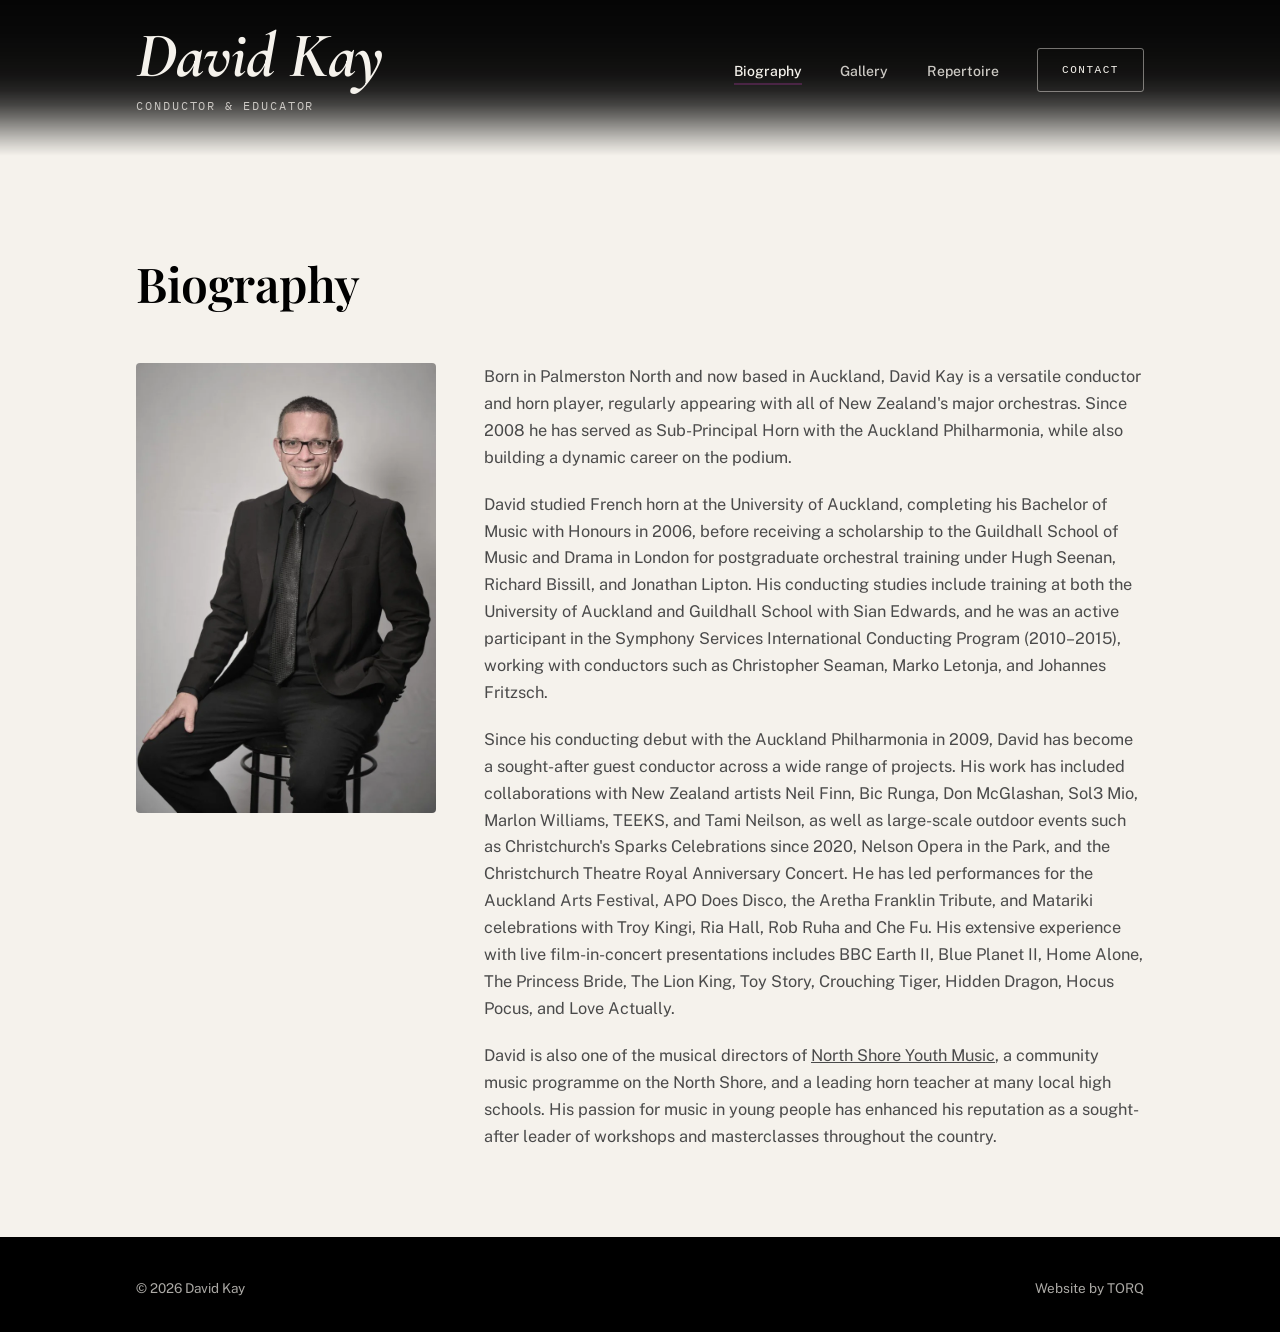
==== commit 63320903: "Add DK favicon; mobile hero: move quote below photo instead of overlaying it Co-Authored-By: Claude " ====
--- a/about.html
+++ b/about.html
@@ -4,6 +4,8 @@
 <meta charset="UTF-8">
 <meta name="viewport" content="width=device-width, initial-scale=1">
 <title>Biography — David Kay</title>
+<link rel="icon" href="favicon.ico" sizes="any">
+<link rel="apple-touch-icon" href="apple-touch-icon.png">
 <meta name="description" content="Discover the versatile career of David Kay, a conductor, musician, and educator in Auckland, featuring collaborations, performances, and community initiatives.">
 <link rel="preconnect" href="https://fonts.googleapis.com">
 <link rel="preconnect" href="https://fonts.gstatic.com" crossorigin>
--- a/styles.css
+++ b/styles.css
@@ -1,9 +1,9 @@
 :root {
-  --ink: #253551;
-  --ink-soft: #4A5062;
+  --ink: #000000;
+  --ink-soft: #4A4A4A;
   --cream: #F5F2EC;
-  --accent: #7A2E3D;
-  --line: rgba(37, 53, 81, 0.13);
+  --accent: #4A2545;
+  --line: rgba(0, 0, 0, 0.13);
   --line-on-ink: rgba(245, 242, 236, 0.2);
 
   --display: 'Playfair Display', Georgia, serif;
@@ -38,8 +38,12 @@
 /* Header / nav — big name treatment, shared by every page */
 .site-header {
   position: sticky; top: 0; z-index: 20;
-  background: var(--ink);
-  padding-bottom: 20px;
+  background: linear-gradient(180deg,
+    rgba(0,0,0,0.98) 0%, rgba(0,0,0,0.97) 20%, rgba(0,0,0,0.95) 35%,
+    rgba(0,0,0,0.92) 48%, rgba(0,0,0,0.85) 58%, rgba(0,0,0,0.72) 67%,
+    rgba(0,0,0,0.55) 75%, rgba(0,0,0,0.38) 82%, rgba(0,0,0,0.24) 88%,
+    rgba(0,0,0,0.13) 93%, rgba(0,0,0,0.05) 97%, rgba(0,0,0,0) 100%);
+  padding-bottom: 40px;
 }
 .nav {
   display: flex; align-items: center; justify-content: space-between;
@@ -65,23 +69,26 @@
 .nav-links a:not(.btn)[aria-current="page"]::after {
   content: ""; position: absolute; left: 0; right: 0; bottom: -2px; height: 2px; background: var(--accent);
 }
+/* Every button on the site is this same framed, uppercase mono label —
+   the header Contact link's treatment, applied everywhere a button
+   appears, not just in the nav. */
 .btn {
-  font-family: var(--body); font-weight: 600; font-size: 14px; text-decoration: none;
-  padding: 11px 26px; border-radius: 999px; border: 1px solid transparent;
-  display: inline-block; transition: transform 0.15s ease, box-shadow 0.15s ease;
-}
-.btn-accent { background: var(--accent); color: var(--cream); }
-.btn-accent:hover { transform: translateY(-1px); box-shadow: 0 6px 16px rgba(122,46,61,0.35); }
-
-/* Header Contact link: a framed mono label rather than a generic filled pill,
-   matching the tagline/eyebrow treatment used elsewhere on the site. */
+  font-family: var(--mono); font-weight: 500; font-size: 11px; letter-spacing: 0.14em;
+  text-transform: uppercase; text-decoration: none; background: transparent;
+  padding: 12px 24px; border-radius: 3px; border: 1px solid var(--ink); color: var(--ink);
+  display: inline-block; transition: background 0.2s ease, color 0.2s ease, border-color 0.2s ease;
+}
+.btn-accent:hover, .btn-accent[aria-current="page"] {
+  background: var(--accent); border-color: var(--accent); color: var(--cream);
+}
+
+/* Header Contact link: same framed label, adapted for the black nav
+   background — cream border/text instead of ink. */
 .nav-links .btn-accent {
-  background: transparent; border: 1px solid rgba(245,242,236,0.45); color: var(--cream);
-  font-family: var(--mono); font-size: 11px; letter-spacing: 0.14em; text-transform: uppercase;
-  padding: 10px 22px; border-radius: 3px;
+  border-color: rgba(245,242,236,0.45); color: var(--cream);
 }
 .nav-links .btn-accent:hover, .nav-links .btn-accent[aria-current="page"] {
-  background: var(--accent); border-color: var(--accent); box-shadow: none;
+  background: var(--accent); border-color: var(--accent); color: var(--cream);
 }
 
 .nav-toggle { display: none; background: none; border: none; cursor: pointer; padding: 6px; }
@@ -102,7 +109,7 @@
 /* Homepage header only: absolute-positioned, blends into the hero photo below */
 .site-header--home {
   position: absolute; top: 0; left: 0; right: 0; z-index: 10;
-  background: linear-gradient(180deg, rgba(37,53,81,0.95) 0%, rgba(37,53,81,0.75) 75%, rgba(37,53,81,0) 100%);
+  background: linear-gradient(180deg, rgba(0,0,0,0.95) 0%, rgba(0,0,0,0.75) 75%, rgba(0,0,0,0) 100%);
   padding-bottom: 0;
 }
 .site-header--home .nav { padding-top: 28px; padding-bottom: 48px; }
@@ -119,16 +126,24 @@
 
 /* Hero: full-bleed photo, with a quote band across the bottom */
 .hero {
-  background-color: var(--ink); background-size: cover; background-position: 75% 18%; background-repeat: no-repeat;
+  background-color: #000; background-size: cover; background-position: 75% 18%; background-repeat: no-repeat;
   min-height: 96vh; position: relative;
 }
 @media (max-width: 780px) {
-  .hero { min-height: 62vh; }
+  /* Below the fold, the quote reads as its own block under the photo
+     instead of overlaying it, so the image stays fully visible. */
+  .hero { min-height: 0; aspect-ratio: 4 / 5; display: flex; flex-direction: column; }
 }
 .hero-quote-band {
   position: absolute; left: 0; right: 0; bottom: 0; z-index: 2;
-  background: linear-gradient(0deg, rgba(37,53,81,0.92) 0%, rgba(37,53,81,0.65) 65%, rgba(37,53,81,0) 100%);
+  background: linear-gradient(0deg, rgba(0,0,0,0.92) 0%, rgba(0,0,0,0.65) 65%, rgba(0,0,0,0) 100%);
   padding: 72px clamp(20px, 5vw, 56px) 32px; margin: 0; text-align: center;
+}
+@media (max-width: 780px) {
+  .hero-quote-band {
+    position: static; margin-top: auto; background: #000;
+    padding: 28px clamp(20px, 5vw, 56px) 36px;
+  }
 }
 .hero-quote-band {
   font-family: var(--display); font-weight: 600; color: var(--cream);
@@ -151,6 +166,8 @@
   letter-spacing: 0.08em; text-transform: uppercase; color: var(--ink-soft); margin-top: 14px;
 }
 .testimonial-image img { width: 100%; border-radius: 4px; display: block; }
+.slide-in-left { opacity: 0; transform: translateX(-64px); transition: opacity 0.7s ease, transform 0.7s ease; }
+.slide-in-left.is-visible { opacity: 1; transform: translateX(0); }
 @media (max-width: 860px) {
   .testimonial-grid { grid-template-columns: 1fr; gap: 32px; }
   .testimonial-image { order: -1; }
@@ -255,14 +272,13 @@
   .rep-year .items { font-size: 0.85rem; line-height: 1.55; }
 }
 
-.btn-outline { background: transparent; border: 1px solid var(--ink); color: var(--ink); }
-.btn-outline:hover { background: var(--ink); color: var(--cream); }
+.btn-outline:hover, .btn-outline[aria-current="page"] { background: var(--ink); border-color: var(--ink); color: var(--cream); }
 
 /* Homepage: closing CTA pair, below the fold */
 .home-cta .wrap { display: flex; justify-content: center; gap: 20px; flex-wrap: wrap; }
 
 /* Contact */
-.btn-lg { padding: 15px 36px; font-size: 15px; margin-bottom: 8px; }
+.btn-lg { padding: 14px 30px; font-size: 12px; margin-bottom: 8px; }
 .detail-list { list-style: none; margin: 32px 0 0; padding: 0; }
 .detail-list li { display: flex; gap: 14px; padding: 16px 0; border-top: 1px solid var(--line); font-size: 1.02rem; }
 .detail-list li:last-child { border-bottom: 1px solid var(--line); }
